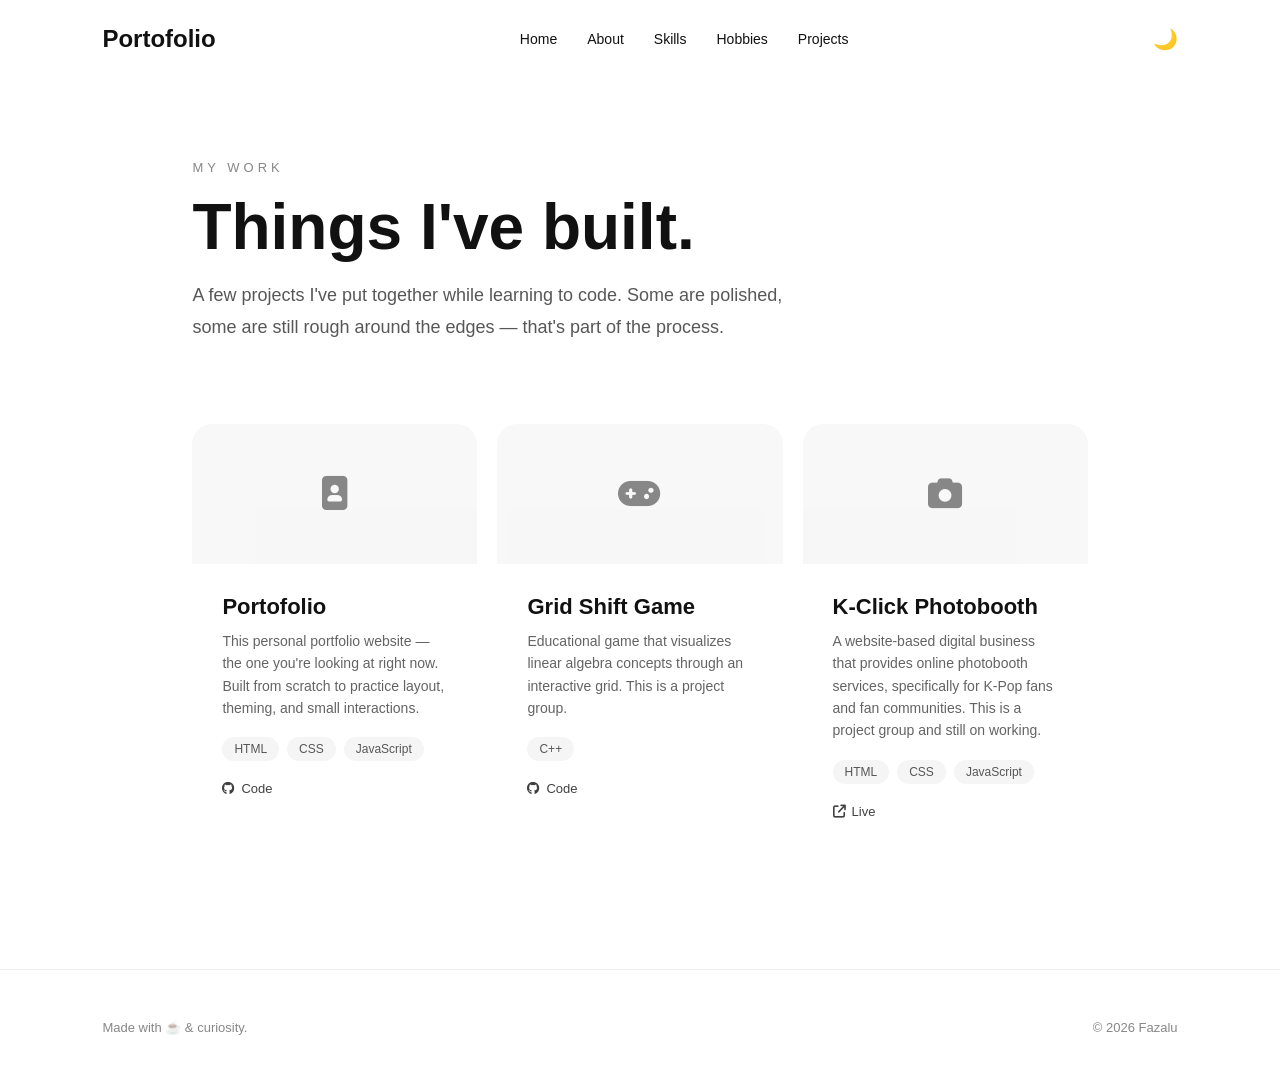
==== projects.html @ b177a9ec "Add files via upload" ====
<!DOCTYPE html>
<html lang="en">
<head>
    <meta charset="UTF-8">
    <meta name="viewport" content="width=device-width, initial-scale=1.0">
    <title>Projects | Fazalu</title>

    <link rel="stylesheet" href="style.css">

    <link rel="stylesheet" href="https://cdnjs.cloudflare.com/ajax/libs/font-awesome/6.5.2/css/all.min.css">
</head>
<body>

    <nav>
        <h2>Portofolio</h2>

        <div class="nav-links">
            <a href="index.html#home">Home</a>
            <a href="index.html#about">About</a>
            <a href="index.html#skills">Skills</a>
            <a href="index.html#hobbies">Hobbies</a>
            <a href="projects.html" class="active">Projects</a>
        </div>

        <button id="themeButton">🌙</button>
    </nav>


    <header class="projects-hero">
        <p class="small-text">MY WORK</p>
        <h1>Things I've built.</h1>
        <p class="description">
            A few projects I've put together while learning to code.
            Some are polished, some are still rough around the edges —
            that's part of the process.
        </p>
    </header>


    <section class="section projects-section">

        <div class="project-grid">

            <article class="project-card">
                <div class="project-thumb">
                    <i class="fa-solid fa-portrait"></i>
                </div>

                <div class="project-body">
                    <h3>Portofolio</h3>
                    <p>
                        This personal portfolio website — the one you're looking at right now.
                        Built from scratch to practice layout, theming, and small interactions.
                    </p>

                    <div class="tags">
                        <span>HTML</span>
                        <span>CSS</span>
                        <span>JavaScript</span>
                    </div>

                    <div class="project-links">
                        <a href="https://github.com/FazaalluThaariqAmri/Portofolio" target="_blank">
                            <i class="fa-brands fa-github"></i> Code
                        </a>
                    </div>
                </div>
            </article>

            <article class="project-card">
                <div class="project-thumb">
                    <i class="fa-solid fa-gamepad"></i>
                </div>

                <div class="project-body">
                    <h3>Grid Shift Game</h3>
                    <p>
                        Educational game that visualizes linear algebra concepts through an interactive grid.
                        This is a project group.
                    </p>

                    <div class="tags">
                        <span>C++</span>
                    </div>

                    <div class="project-links">
                        <a href="https://github.com/FazaalluThaariqAmri/Grid-Shift-Game" target="_blank">
                            <i class="fa-brands fa-github"></i> Code
                        </a>
                    </div>
                </div>
            </article>

            <article class="project-card">
                <div class="project-thumb">
                    <i class="fa-solid fa-camera"></i>
                </div>

                <div class="project-body">
                    <h3>K-Click Photobooth</h3>
                    <p>
                        A website-based digital business that provides online photobooth services, specifically for K-Pop fans and fan communities. This is a project group and still on working.
                    </p>

                    <div class="tags">
                        <span>HTML</span>
                        <span>CSS</span>
                        <span>JavaScript</span>
                    </div>

                    <div class="project-links">
                      <!--<a href="#" target="_blank">
                            <i class="fa-brands fa-github"></i> Code-->
                        </a>
                        <a href="https://kclick.vercel.app/" target="_blank">
                            <i class="fa-solid fa-arrow-up-right-from-square"></i> Live
                        </a>
                    </div>
                </div>
            </article>

        </div>

    </section>


    <footer>
        <p>Made with ☕ & curiosity.</p>
        <p>© 2026 Fazalu</p>
    </footer>


    <script src="script.js"></script>

</body>
</html>
---- style.css ----
* {
    margin: 0;
    padding: 0;
    box-sizing: border-box;
    scroll-behavior: smooth;
}

body {
    font-family: Arial, sans-serif;
    background: #ffffff;
    color: #111;
    transition: 0.3s;
}


/* NAVBAR */

nav {
    width: 100%;
    padding: 25px 8%;

    display: flex;
    align-items: center;
    justify-content: space-between;

    position: fixed;
    top: 0;

    background: #ffffff;
    backdrop-filter: blur(10px);

    z-index: 100;
}

nav h2 {
    font-size: 24px;
}

.nav-links {
    display: flex;
    gap: 30px;
}

.nav-links a {
    color: inherit;
    text-decoration: none;
    font-size: 14px;
}

.nav-links a:hover {
    opacity: 0.5;
}

#themeButton {
    border: none;
    background: transparent;
    font-size: 20px;
    cursor: pointer;
}


/* HERO */

.hero {
    min-height: 100vh;

    padding: 150px 8% 80px;

    display: flex;
    align-items: center;
    justify-content: space-between;

    gap: 50px;
}

.hero-text {
    max-width: 600px;
}

.small-text {
    font-size: 13px;
    letter-spacing: 4px;
    opacity: 0.5;
    margin-bottom: 20px;
}

.hero h1 {
    font-size: clamp(50px, 8vw, 100px);
    line-height: 0.95;
    margin-bottom: 30px;
}

.hero h1 span {
    color: #777;
}

.hero-text > p:not(.small-text) {
    max-width: 500px;
    line-height: 1.7;
    opacity: 0.7;
}


/* BUTTON */

.hello-button {
    margin-top: 30px;

    padding: 14px 25px;

    border: none;
    border-radius: 30px;

    background: #111;
    color: white;

    cursor: pointer;

    transition: 0.3s;
}

.hello-button:hover {
    transform: translateY(-3px);
}


/* PROFILE CARD */

.profile-card {
    width: 280px;

    padding: 40px 30px;

    text-align: center;

    background: white;

    border-radius: 25px;

    box-shadow: 0 20px 50px rgba(0, 0, 0, 0.08);

    transition: 0.3s;
}

.profile-card:hover {
    transform: translateY(-10px) rotate(1deg);
}

.profile-photo {
    width: 180px;
    height: 180px;

    object-fit: cover;
    border-radius: 50%;

    margin-bottom: 20px;

    border: 5px solid white;

    box-shadow: 0 10px 30px rgba(0, 0, 0, 0.15);
}

.profile-card h3 {
    font-size: 24px;
    margin-bottom: 8px;
}

.profile-card > p {
    opacity: 0.5;
    font-size: 14px;
}

.status {
    margin-top: 25px;

    padding: 8px;

    border-radius: 20px;

    background: #f1f1f1;

    font-size: 12px;
}

.status span {
    display: inline-block;

    width: 8px;
    height: 8px;

    border-radius: 50%;

    background: green;

    margin-right: 5px;
}


/* SECTIONS */

.section {
    padding: 120px 8%;
    max-width: 1100px;
    margin: auto;
}

.section h2 {
    font-size: 45px;
    margin-bottom: 30px;
}

.description {
    max-width: 700px;

    font-size: 18px;
    line-height: 1.8;

    opacity: 0.7;
}


/* SKILLS */

.cards {
    display: grid;
    grid-template-columns: repeat(3, 1fr);
    gap: 20px;
}

.card {
    background: white;

    padding: 35px;

    border-radius: 20px;

    transition: 0.3s;
}

.card:hover {
    transform: translateY(-8px);
}

.card span {
    opacity: 0.4;
    font-size: 13px;
}

.card h3 {
    margin: 20px 0 10px;
    font-size: 25px;
}

.card p {
    opacity: 0.6;
}


/* HOBBIES */

.hobbies {
    display: grid;
    grid-template-columns: repeat(4, 1fr);
    gap: 15px;
}

.hobbies div {
    padding: 30px 20px;

    text-align: center;

    background: white;

    border-radius: 15px;

    transition: 0.3s;
}

.hobbies div:hover {
    transform: scale(1.05);
}


/* FOOTER */

footer {
    padding: 50px 8%;

    display: flex;
    justify-content: space-between;

    border-top: 1px solid #ddd;

    opacity: 0.5;
    font-size: 13px;
}


/* DARK MODE */

body.dark {
    background: #111;
    color: #eee;
}

body.dark nav {
    background: rgba(17, 17, 17, 0.8);
}

body.dark .profile-card,
body.dark .card,
body.dark .hobbies div {
    background: #1c1c1c;
}

body.dark .avatar {
    background: #1c1c1c;
}
body.dark .hello-button {
    background: #ffffff;
    color: #111;
}

body.dark .status {
    background: #292929;
}

body.dark footer {
    border-color: #333;
}


/* MOBILE */

@media (max-width: 700px) {

    .nav-links {
        display: none;
    }

    .hero {
        flex-direction: column;
        justify-content: center;
        text-align: center;
    }

    .hero-text > p:not(.small-text) {
        margin: auto;
    }

    .cards {
        grid-template-columns: 1fr;
    }

    .hobbies {
        grid-template-columns: repeat(2, 1fr);
    }

    footer {
        flex-direction: column;
        gap: 10px;
    }

}

.social-links {
    display: flex;
    flex-direction: column;
    gap: 10px;
    margin-top: 20px;
}

.social-links a {
    display: flex;
    align-items: center;
    gap: 12px;

    padding: 11px 15px;

    border-radius: 12px;

    background: #f1f1f1;

    color: #111;

    text-decoration: none;

    font-size: 14px;

    transition: 0.3s;
}

.social-links a i {
    width: 20px;
    text-align: center;
    font-size: 18px;
}

.social-links a:hover {
    transform: translateX(5px);
    background: #ddd;
}

body.dark .social-links a {
    background: #292929;
    color: #eee;
}

body.dark .social-links a:hover {
    background: #333;
}

/* PROJECTS PAGE */

.projects-hero {
    padding: 160px 8% 40px;
    max-width: 1100px;
    margin: auto;
}

.projects-hero h1 {
    font-size: clamp(40px, 6vw, 64px);
    line-height: 1;
    margin-bottom: 20px;
}

.projects-hero .description {
    max-width: 600px;
}

.projects-section {
    padding-top: 40px;
}

.project-grid {
    display: grid;
    grid-template-columns: repeat(3, 1fr);
    gap: 20px;
}

.project-card {
    background: white;
    border-radius: 20px;
    overflow: hidden;
    transition: 0.3s;
}

.project-card:hover {
    transform: translateY(-8px);
}

.project-thumb {
    height: 140px;

    display: flex;
    align-items: center;
    justify-content: center;

    background: #f1f1f1;
    font-size: 34px;
    opacity: 0.5;
}

.project-body {
    padding: 30px;
}

.project-body h3 {
    font-size: 22px;
    margin-bottom: 10px;
}

.project-body p {
    opacity: 0.65;
    line-height: 1.6;
    font-size: 14px;
    margin-bottom: 18px;
}

.tags {
    display: flex;
    flex-wrap: wrap;
    gap: 8px;
    margin-bottom: 20px;
}

.tags span {
    font-size: 12px;
    padding: 5px 12px;
    border-radius: 20px;
    background: #f1f1f1;
    opacity: 0.7;
}

.project-links {
    display: flex;
    gap: 15px;
}

.project-links a {
    display: flex;
    align-items: center;
    gap: 6px;

    font-size: 13px;
    color: inherit;
    text-decoration: none;
    opacity: 0.8;
}

.project-links a:hover {
    opacity: 1;
    text-decoration: underline;
}

body.dark .project-card {
    background: #1c1c1c;
}

body.dark .project-thumb {
    background: #292929;
}

body.dark .tags span {
    background: #292929;
}

@media (max-width: 700px) {

    .project-grid {
        grid-template-columns: 1fr;
    }

}
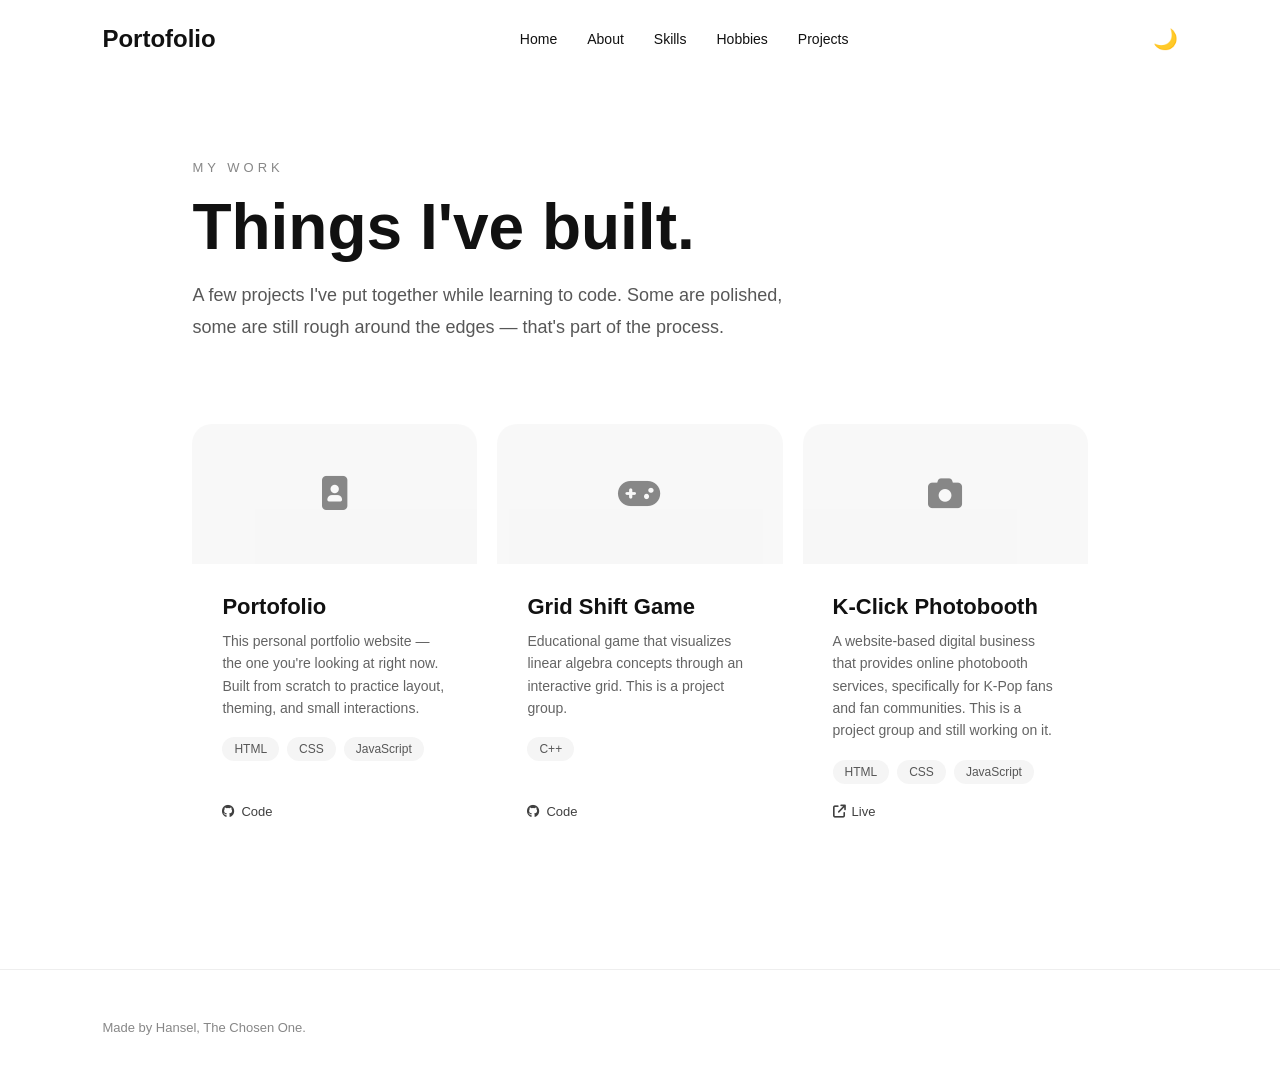
==== commit 483cff49: "Update project description and footer text" ====
--- a/projects.html
+++ b/projects.html
@@ -99,7 +99,7 @@
                 <div class="project-body">
                     <h3>K-Click Photobooth</h3>
                     <p>
-                        A website-based digital business that provides online photobooth services, specifically for K-Pop fans and fan communities. This is a project group and still on working.
+                        A website-based digital business that provides online photobooth services, specifically for K-Pop fans and fan communities. This is a project group and still working on it.
                     </p>
 
                     <div class="tags">
@@ -125,8 +125,7 @@
 
 
     <footer>
-        <p>Made with ☕ & curiosity.</p>
-        <p>© 2026 Fazalu</p>
+        <p>Made by Hansel, The Chosen One.</p>
     </footer>
 
 
--- a/style.css
+++ b/style.css
@@ -140,6 +140,9 @@
     box-shadow: 0 20px 50px rgba(0, 0, 0, 0.08);
 
     transition: 0.3s;
+
+    display: grid;
+    gap: 20px;
 }
 
 .profile-card:hover {
@@ -153,8 +156,6 @@
     object-fit: cover;
     border-radius: 50%;
 
-    margin-bottom: 20px;
-
     border: 5px solid white;
 
     box-shadow: 0 10px 30px rgba(0, 0, 0, 0.15);
@@ -162,7 +163,6 @@
 
 .profile-card h3 {
     font-size: 24px;
-    margin-bottom: 8px;
 }
 
 .profile-card > p {
@@ -171,8 +171,6 @@
 }
 
 .status {
-    margin-top: 25px;
-
     padding: 8px;
 
     border-radius: 20px;
@@ -180,19 +178,20 @@
     background: #f1f1f1;
 
     font-size: 12px;
+
+    display: flex;
+    align-items: center;
+    justify-content: center;
+    gap: 8px;
 }
 
 .status span {
-    display: inline-block;
-
     width: 8px;
     height: 8px;
 
     border-radius: 50%;
 
     background: green;
-
-    margin-right: 5px;
 }
 
 
@@ -274,6 +273,10 @@
     border-radius: 15px;
 
     transition: 0.3s;
+
+    display: flex;
+    align-items: center;
+    justify-content: center;
 }
 
 .hobbies div:hover {
@@ -367,7 +370,6 @@
     display: flex;
     flex-direction: column;
     gap: 10px;
-    margin-top: 20px;
 }
 
 .social-links a {
@@ -443,6 +445,9 @@
     border-radius: 20px;
     overflow: hidden;
     transition: 0.3s;
+
+    display: flex;
+    flex-direction: column;
 }
 
 .project-card:hover {
@@ -463,6 +468,10 @@
 
 .project-body {
     padding: 30px;
+
+    display: flex;
+    flex-direction: column;
+    flex: 1;
 }
 
 .project-body h3 {
@@ -495,6 +504,8 @@
 .project-links {
     display: flex;
     gap: 15px;
+
+    margin-top: auto;
 }
 
 .project-links a {
